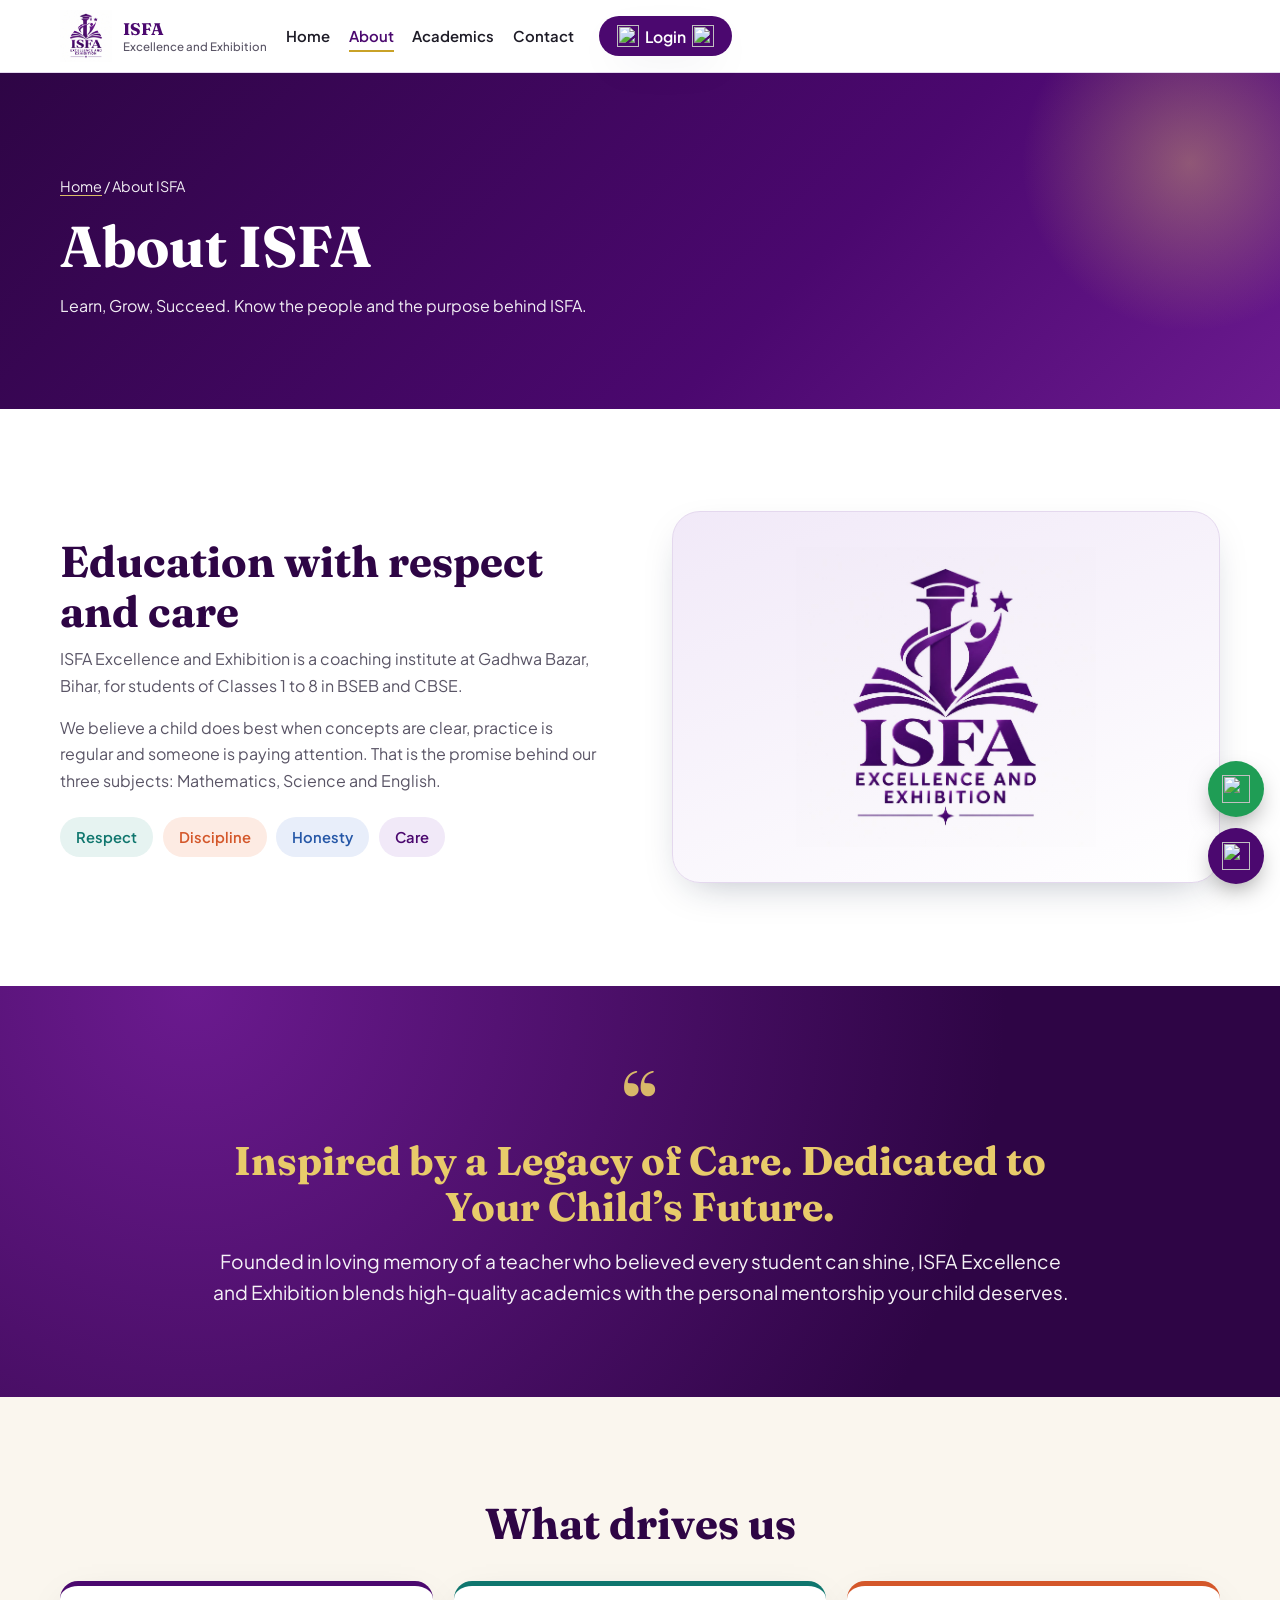
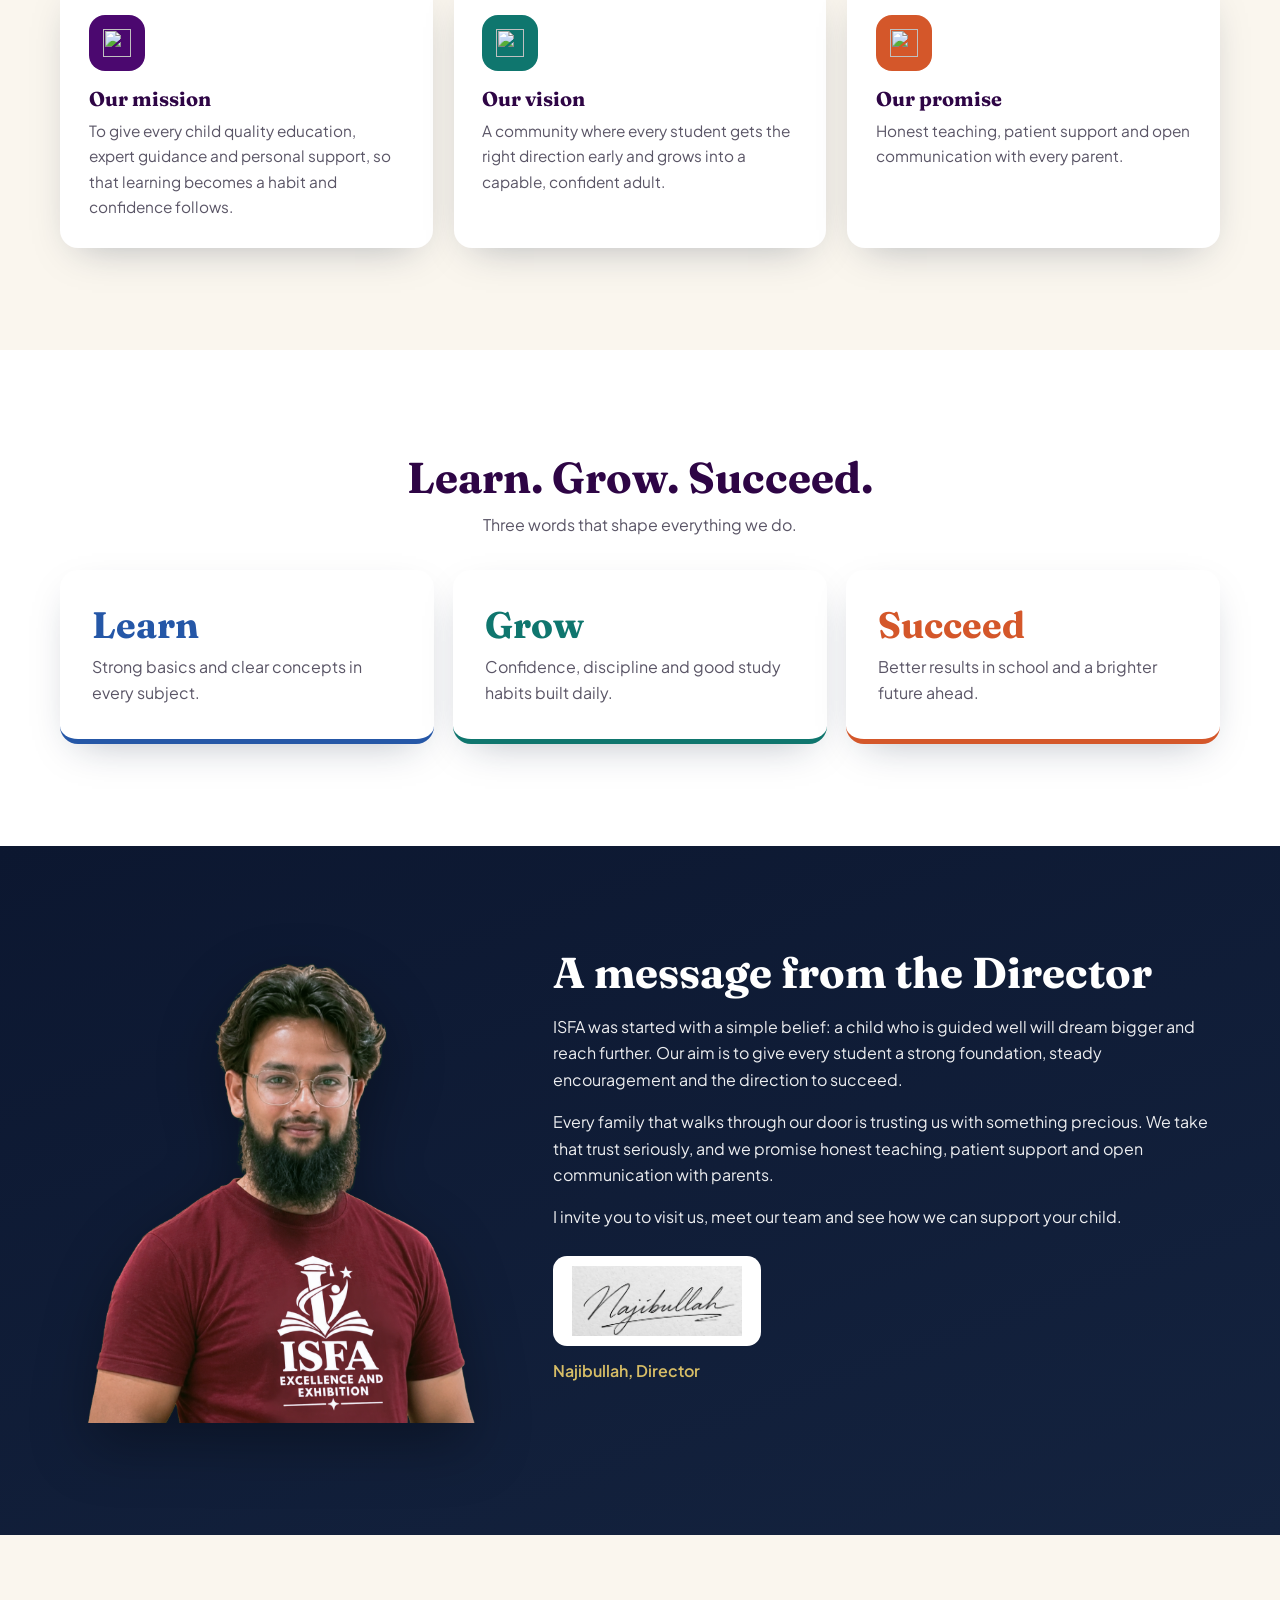
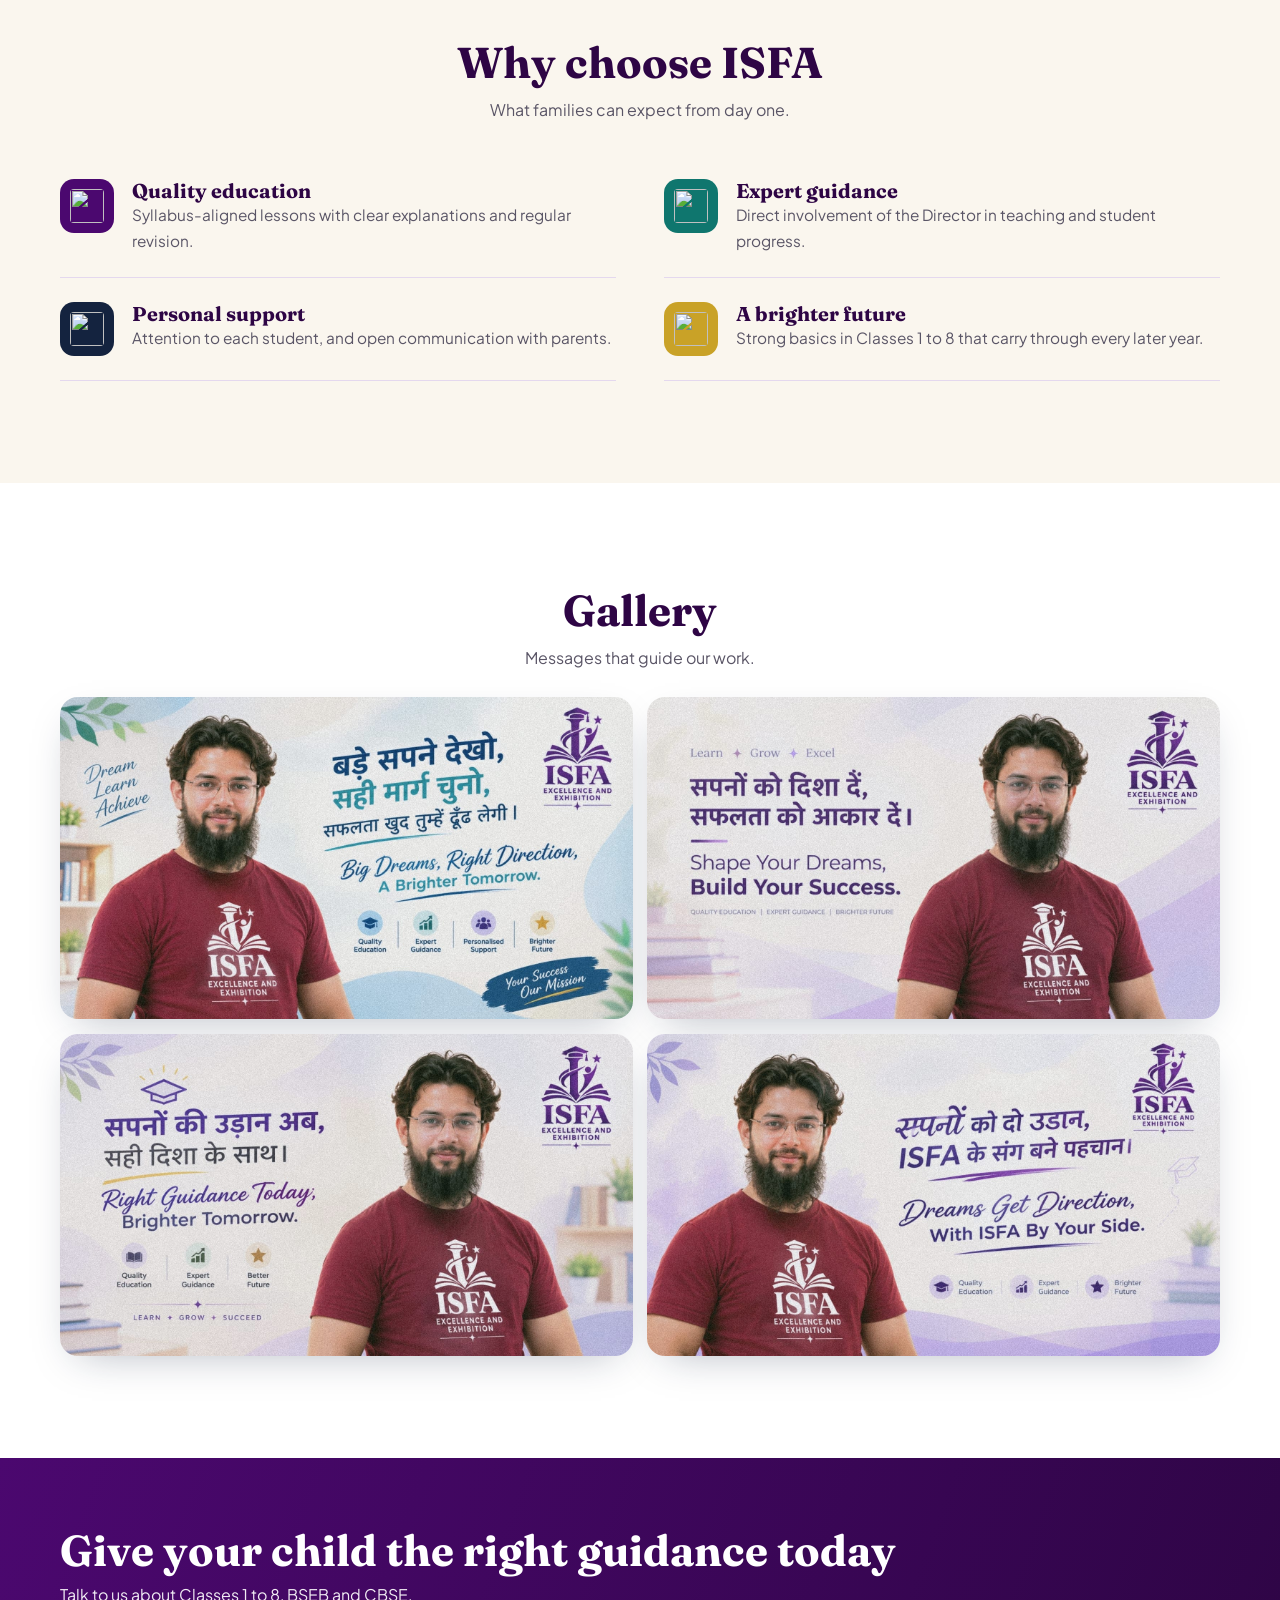
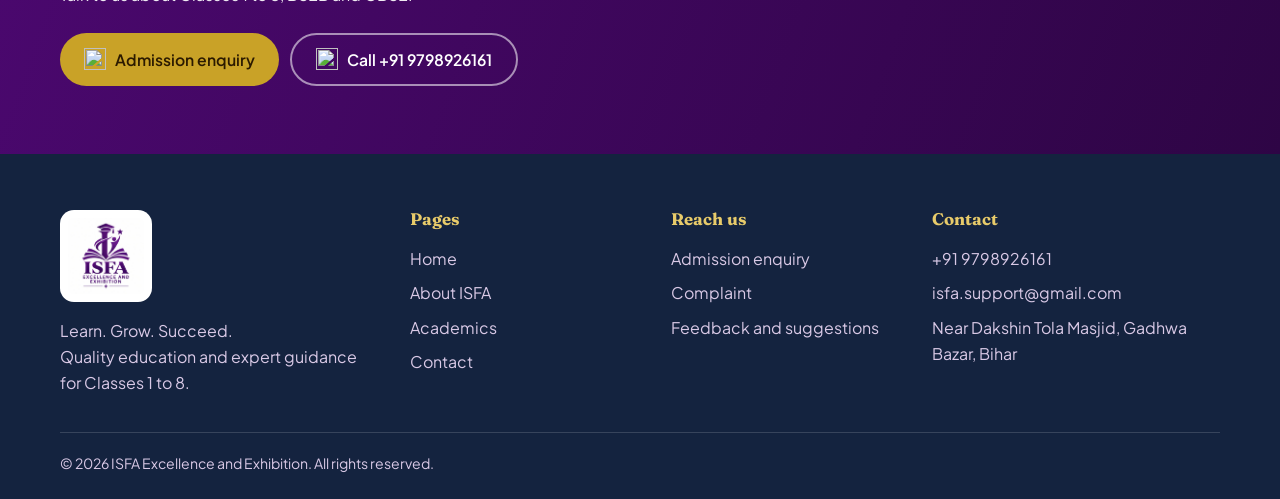
==== about.html @ 752832e5 "Add files via upload" ====
<!DOCTYPE html>
<html lang="en">
<head>
<meta charset="utf-8">
<meta name="viewport" content="width=device-width, initial-scale=1">
<title>About ISFA | ISFA Excellence and Exhibition</title>
<meta name="description" content="Learn about ISFA Excellence and Exhibition, our mission, values and our Director, Najibullah.">
<meta name="theme-color" content="#4B086F">
<link rel="icon" href="assets/logo.jpg">
<link rel="preconnect" href="https://fonts.googleapis.com">
<link rel="preconnect" href="https://fonts.gstatic.com" crossorigin>
<link href="https://fonts.googleapis.com/css2?family=Fraunces:opsz,wght@9..144,600;9..144,700&family=Plus+Jakarta+Sans:wght@400;500;600;700&display=swap" rel="stylesheet">
<link rel="stylesheet" href="assets/style.css">
</head>
<body>
<header>
<div class="wrap nav">
<a class="brand" href="index.html" aria-label="ISFA home"><img src="assets/logo.jpg" alt="ISFA logo"><span>ISFA<small>Excellence and Exhibition</small></span></a>
<button class="burger" id="burger" aria-label="Open menu" aria-expanded="false"><img class="ico" src="assets/icons/menu-p.png" alt="" width="28" height="28"></button>
<nav id="menu" aria-label="Main"><ul><li><a href="index.html">Home</a></li><li><a href="about.html" aria-current="page">About</a></li><li><a href="academics.html">Academics</a></li><li><a href="contact.html">Contact</a></li></ul></nav>
<div class="dd" id="dd"><button class="btn btn-p" aria-haspopup="true" aria-expanded="false" style="padding:.55rem 1.1rem"><img class="ico" src="assets/icons/user-w.png" alt="" width="28" height="28">Login<img class="ico" src="assets/icons/down-w.png" alt="" width="28" height="28"></button>
<div class="dd-m" role="menu"><a role="menuitem" href="login.html?role=student"><img class="ico" src="assets/icons/cap-p.png" alt="" width="28" height="28">Student Login</a><a role="menuitem" href="login.html?role=admin"><img class="ico" src="assets/icons/shield-p.png" alt="" width="28" height="28">Admin Login</a></div></div>
</div>
</header>
<main>
<section class="phero"><div class="wrap rv"><p class="crumb"><a href="index.html">Home</a> / About ISFA</p><h1>About ISFA</h1><p>Learn, Grow, Succeed. Know the people and the purpose behind ISFA.</p></div></section>
<section id="story"><div class="wrap"><div class="two"><div class="rv"><h2>Education with respect and care</h2><p class="lead">ISFA Excellence and Exhibition is a coaching institute at Gadhwa Bazar, Bihar, for students of Classes 1 to 8 in BSEB and CBSE.</p><p class="lead">We believe a child does best when concepts are clear, practice is regular and someone is paying attention. That is the promise behind our three subjects: Mathematics, Science and English.</p><div class="vals"><span>Respect</span><span>Discipline</span><span>Honesty</span><span>Care</span></div></div><div class="logo-card rv"><img src="assets/logo.jpg" alt="ISFA Excellence and Exhibition logo" loading="lazy"></div></div></div></section>
<section class="legacy"><div class="wrap"><blockquote class="rv"><h2>Inspired by a Legacy of Care. Dedicated to Your Child’s Future.</h2><p>Founded in loving memory of a teacher who believed every student can shine, ISFA Excellence and Exhibition blends high-quality academics with the personal mentorship your child deserves.</p></blockquote></div></section>
<section id="mission" class="alt"><div class="wrap"><div class="rv ctr"><h2>What drives us</h2></div><div class="mv"><article class="rv" style="--c:var(--p)"><i class="chip" style="--c:var(--p)"><img class="ico" src="assets/icons/target-w.png" alt="" width="28" height="28"></i><h3>Our mission</h3><p>To give every child quality education, expert guidance and personal support, so that learning becomes a habit and confidence follows.</p></article><article class="rv" style="--c:var(--t)"><i class="chip" style="--c:var(--t)"><img class="ico" src="assets/icons/star-w.png" alt="" width="28" height="28"></i><h3>Our vision</h3><p>A community where every student gets the right direction early and grows into a capable, confident adult.</p></article><article class="rv" style="--c:var(--co)"><i class="chip" style="--c:var(--co)"><img class="ico" src="assets/icons/heart-w.png" alt="" width="28" height="28"></i><h3>Our promise</h3><p>Honest teaching, patient support and open communication with every parent.</p></article></div></div></section>
<section id="lgs"><div class="wrap"><div class="rv ctr"><h2>Learn. Grow. Succeed.</h2><p class="lead">Three words that shape everything we do.</p></div><div class="tri rv"><div style="--c:var(--bl)"><b>Learn</b><p>Strong basics and clear concepts in every subject.</p></div><div style="--c:var(--t)"><b>Grow</b><p>Confidence, discipline and good study habits built daily.</p></div><div style="--c:var(--co)"><b>Succeed</b><p>Better results in school and a brighter future ahead.</p></div></div></div></section>
<section id="director" class="founder"><div class="wrap fg">
<img class="pt rv" src="assets/director.png" alt="Najibullah, Director of ISFA Excellence and Exhibition" loading="lazy">
<div class="txt rv"><h2>A message from the Director</h2><p>ISFA was started with a simple belief: a child who is guided well will dream bigger and reach further. Our aim is to give every student a strong foundation, steady encouragement and the direction to succeed.</p><p>Every family that walks through our door is trusting us with something precious. We take that trust seriously, and we promise honest teaching, patient support and open communication with parents.</p><p>I invite you to visit us, meet our team and see how we can support your child.</p><div class="sig"><img src="assets/signature.jpg" alt="Signature of Najibullah" loading="lazy"></div><p class="role" style="margin-top:.8rem">Najibullah, Director</p></div>
</div></section>
<section id="why" class="alt"><div class="wrap"><div class="rv ctr"><h2>Why choose ISFA</h2><p class="lead">What families can expect from day one.</p></div><div class="why rv"><div><img class="ico" src="assets/icons/cap-w.png" alt="" width="28" height="28"><span><h3>Quality education</h3><p>Syllabus-aligned lessons with clear explanations and regular revision.</p></span></div><div><img class="ico" src="assets/icons/chart-w.png" alt="" width="28" height="28"><span><h3>Expert guidance</h3><p>Direct involvement of the Director in teaching and student progress.</p></span></div><div><img class="ico" src="assets/icons/users-w.png" alt="" width="28" height="28"><span><h3>Personal support</h3><p>Attention to each student, and open communication with parents.</p></span></div><div><img class="ico" src="assets/icons/star-w.png" alt="" width="28" height="28"><span><h3>A brighter future</h3><p>Strong basics in Classes 1 to 8 that carry through every later year.</p></span></div></div></div></section>
<section id="gallery"><div class="wrap"><div class="rv ctr"><h2>Gallery</h2><p class="lead">Messages that guide our work.</p></div><div class="rv"><div class="gal g4"><figure><img src="assets/banner-2.jpg" alt="ISFA banner: Big Dreams, Right Direction" loading="lazy"></figure><figure><img src="assets/banner-1.jpg" alt="ISFA banner: Shape Your Dreams" loading="lazy"></figure><figure><img src="assets/banner-3.jpg" alt="ISFA banner: Right Guidance Today" loading="lazy"></figure><figure><img src="assets/banner-4.jpg" alt="ISFA banner: Dreams Get Direction" loading="lazy"></figure></div></div></div></section>
<section class="band"><div class="wrap cta"><div><h2>Give your child the right guidance today</h2><p>Talk to us about Classes 1 to 8, BSEB and CBSE.</p></div><div class="wa-b"><a class="btn btn-g" href="contact.html?form=f1#connect"><img class="ico" src="assets/icons/send-p.png" alt="" width="28" height="28">Admission enquiry</a><a class="btn btn-w" href="tel:+919798926161"><img class="ico" src="assets/icons/phone-w.png" alt="" width="28" height="28">Call +91 9798926161</a></div></div></section>
</main>
<footer><div class="wrap">
<div class="fgrid">
<div><img class="flogo" src="assets/logo.jpg" alt="ISFA logo"><p>Learn. Grow. Succeed.<br>Quality education and expert guidance for Classes 1 to 8.</p></div>
<div><h3>Pages</h3><ul><li><a href="index.html">Home</a></li><li><a href="about.html">About ISFA</a></li><li><a href="academics.html">Academics</a></li><li><a href="contact.html">Contact</a></li></ul></div>
<div><h3>Reach us</h3><ul><li><a href="contact.html?form=f1#connect">Admission enquiry</a></li><li><a href="contact.html?form=f2#connect">Complaint</a></li><li><a href="contact.html?form=f3#connect">Feedback and suggestions</a></li></ul></div>
<div><h3>Contact</h3><ul><li><a href="tel:+919798926161">+91 9798926161</a></li><li><a href="mailto:isfa.support@gmail.com">isfa.support@gmail.com</a></li><li>Near Dakshin Tola Masjid, Gadhwa Bazar, Bihar</li></ul></div>
</div>
<div class="copy">&copy; <span id="yr">2026</span> ISFA Excellence and Exhibition. All rights reserved.</div>
</div></footer>
<div class="fab">
<a class="wa" href="https://wa.me/919798926161?text=Hello%20ISFA%2C%20I%20would%20like%20to%20know%20about%20admission." target="_blank" rel="noopener" aria-label="Chat on WhatsApp"><img class="ico" src="assets/icons/chat-w.png" alt="" width="28" height="28"></a>
<a class="ph" href="tel:+919798926161" aria-label="Call ISFA"><img class="ico" src="assets/icons/phone-w.png" alt="" width="28" height="28"></a>
</div>
<div class="toast" id="toast" role="status"></div>
<script src="assets/site.js"></script>
</body>
</html>
---- assets/style.css ----
:root{--p:#4B086F;--p2:#2E0545;--lav:#F1E9F8;--lav2:#E4D8EE;--gold:#C9A227;--gold2:#E8CB6A;--n:#14233F;--t:#0F766E;--ivory:#FAF6EE;--ink:#1D1B26;--mut:#5A5566;--bg:#FFFFFF;--r:18px;--sh:0 14px 40px -18px rgba(20,35,63,.35)}
*{box-sizing:border-box;margin:0}
html{scroll-behavior:smooth;scroll-padding-top:84px}
body{font:16px/1.65 'Plus Jakarta Sans',system-ui,sans-serif;color:var(--ink);background:var(--bg);overflow-x:hidden}
h1,h2,h3{font-family:'Fraunces',Georgia,serif;line-height:1.15;color:var(--p2)}
h2{font-size:clamp(1.8rem,4vw,2.7rem);margin-bottom:.6rem}
h3{font-size:1.25rem}
img{max-width:100%;display:block}
a{color:inherit}
:focus-visible{outline:3px solid var(--gold);outline-offset:3px}
.ico{width:1.4em;height:1.4em;flex:none;object-fit:contain}
.wrap{width:min(1160px,92%);margin:auto}
section{padding:clamp(56px,8vw,104px) 0}
.lead{color:var(--mut);max-width:60ch}
.btn{display:inline-flex;align-items:center;gap:.55rem;padding:.85rem 1.5rem;border-radius:999px;border:0;font:600 .98rem 'Plus Jakarta Sans',sans-serif;cursor:pointer;text-decoration:none;transition:transform .25s,box-shadow .25s,background .25s}
.btn:hover{transform:translateY(-2px)}
.btn-p{background:var(--p);color:#fff;box-shadow:var(--sh)}.btn-p:hover{background:var(--p2)}
.btn-g{background:var(--gold);color:#2b1a00}.btn-g:hover{background:var(--gold2)}
.btn-o{border:2px solid var(--p);color:var(--p);background:transparent}.btn-o:hover{background:var(--p);color:#fff}
/* nav */
header{position:sticky;top:0;z-index:50;background:rgba(255,255,255,.92);backdrop-filter:blur(12px);border-bottom:1px solid var(--lav2)}
.nav{display:flex;align-items:center;gap:1.2rem;height:72px}
.brand{display:flex;align-items:center;gap:.7rem;text-decoration:none;font:700 1.05rem 'Fraunces',serif;color:var(--p)}
.brand img{height:52px;width:52px;object-fit:contain}
.brand small{display:block;font:500 .72rem 'Plus Jakarta Sans',sans-serif;color:var(--mut)}
nav ul{display:flex;gap:1.15rem;list-style:none;padding:0;margin-left:auto}
nav a{text-decoration:none;font-weight:600;font-size:.93rem;color:var(--ink);padding:.3rem 0;border-bottom:2px solid transparent;transition:border-color .2s,color .2s}
nav a:hover{color:var(--p);border-color:var(--gold)}
.dd{position:relative;margin-left:.4rem}
.dd>button{display:flex;align-items:center;gap:.4rem}
.dd-m{position:absolute;right:0;top:calc(100% + 10px);min-width:210px;background:#fff;border:1px solid var(--lav2);border-radius:14px;box-shadow:var(--sh);padding:.5rem;display:none}
.dd.open .dd-m{display:block}
.dd-m button{display:flex;gap:.6rem;align-items:center;width:100%;padding:.7rem .9rem;border:0;background:none;border-radius:10px;font:600 .93rem 'Plus Jakarta Sans',sans-serif;cursor:pointer;color:var(--ink);text-align:left}
.dd-m button:hover{background:var(--lav)}
.burger{display:none;margin-left:auto;background:none;border:0;color:var(--p);cursor:pointer;padding:.4rem}
.burger .ico{width:30px;height:30px}
@media(max-width:960px){
.burger{display:block;margin-left:0;order:3}.dd{order:2;margin-left:auto}
nav{position:fixed;inset:72px 0 auto 0;background:#fff;border-bottom:1px solid var(--lav2);padding:1rem 4% 1.4rem;transform:translateY(-130%);transition:transform .35s;max-height:calc(100vh - 72px);overflow:auto}
nav.open{transform:none}
nav ul{flex-direction:column;gap:.2rem;margin:0}
nav a{display:block;padding:.8rem 0;font-size:1.02rem}
}
@media(max-width:460px){.brand img{height:42px;width:42px}.nav{gap:.45rem}.brand{gap:.5rem;min-width:0}.brand span{line-height:1.15}.brand small{font-size:.6rem;white-space:nowrap}.dd>button{padding:.45rem .8rem!important;font-size:.85rem}.fab a{width:48px;height:48px}.fab .ico{width:24px;height:24px}}
@media(max-width:380px){.dd>button .ico:last-child{display:none}}
/* hero */
.hero{padding:0;background:var(--p2)}
.car{position:relative;overflow:hidden;touch-action:pan-y}
.track{display:flex;transition:transform .8s cubic-bezier(.65,0,.25,1)}
.slide{min-width:100%;aspect-ratio:16/9;background:#eee}
.slide img{width:100%;height:100%;object-fit:contain}
.arr{position:absolute;top:50%;translate:0 -50%;width:46px;height:46px;border-radius:50%;border:0;background:rgba(255,255,255,.88);color:var(--p);display:grid;place-items:center;cursor:pointer;box-shadow:var(--sh);transition:background .2s,scale .2s}
.arr:hover{background:#fff;scale:1.08}
.arr.l{left:14px}.arr.r{right:14px}
.dots{position:absolute;bottom:12px;left:0;right:0;display:flex;justify-content:center;gap:.5rem}
.dots button{width:10px;height:10px;border-radius:99px;border:0;background:rgba(75,8,111,.35);cursor:pointer;transition:width .3s,background .3s;padding:0}
.dots button[aria-current=true]{width:30px;background:var(--p)}
.welcome{background:var(--n);color:#fff;border-top:5px solid var(--c,var(--gold))}
.welcome .wrap{display:grid;grid-template-columns:1fr auto;gap:1.2rem 2rem;align-items:center;padding:1.8rem 0}
.hi{font:700 clamp(1.5rem,3.4vw,2.2rem)/1.3 'Fraunces',Georgia,serif;color:var(--gold2)}
.welcome p{opacity:.93;max-width:70ch}.welcome .hi{opacity:1}
.wa-b{display:flex;flex-wrap:wrap;gap:.7rem}
.btn-w{background:transparent;color:#fff;border:2px solid rgba(255,255,255,.55)}.btn-w:hover{background:#fff;color:var(--n)}
@media(max-width:820px){.welcome .wrap{grid-template-columns:1fr}}
.tabs{display:flex;flex-wrap:wrap;gap:.5rem;margin:2rem 0 1.4rem;justify-content:center}
.tabs button{padding:.7rem 1.3rem;border-radius:99px;border:1.5px solid var(--lav2);background:#fff;font:600 .95rem 'Plus Jakarta Sans',sans-serif;color:var(--n);cursor:pointer;transition:.2s}
.tabs button[aria-selected=true]{background:var(--p);color:#fff;border-color:var(--p)}
form[hidden]{display:none}
.proc{display:grid;grid-template-columns:repeat(4,1fr);gap:1.2rem;margin-top:2.2rem;counter-reset:s}
.proc div{position:relative;background:#fff;border-radius:var(--r);padding:1.6rem;border-top:4px solid var(--t);box-shadow:var(--sh)}
.proc div::before{counter-increment:s;content:counter(s);display:grid;place-items:center;width:38px;height:38px;border-radius:50%;background:var(--t);color:#fff;font:700 1.1rem 'Fraunces',serif;margin-bottom:.9rem}
.proc p{color:var(--mut);font-size:.95rem}
.appr{display:grid;grid-template-columns:repeat(3,1fr);gap:1.3rem;margin-top:2rem}
.appr div{padding:1.6rem;border-radius:var(--r);background:var(--ivory)}
.appr .ico{width:36px;height:36px;margin-bottom:.8rem}
.appr p{color:var(--mut);font-size:.95rem;margin-top:.4rem}
@media(max-width:900px){.proc{grid-template-columns:1fr 1fr}.appr{grid-template-columns:1fr}}
@media(max-width:520px){.proc{grid-template-columns:1fr}}
@media(max-width:600px){.arr{width:36px;height:36px}.arr.l{left:6px}.arr.r{right:6px}.dots{bottom:6px}.dots button{width:7px;height:7px}.dots button[aria-current=true]{width:20px}}
/* about */
.about{display:grid;grid-template-columns:1.1fr .9fr;gap:clamp(1.5rem,5vw,4rem);align-items:center}
.about p+p{margin-top:1rem}
.facts{display:grid;grid-template-columns:1fr 1fr;gap:1rem}
.fact{background:#E6F3F1;border-radius:var(--r);padding:1.4rem}
.fact:first-child{grid-column:span 2;background:var(--p);color:#fff}.fact span{color:inherit}
.fact:first-child b{color:var(--gold2)}
.fact b{display:block;font:700 1.7rem 'Fraunces',serif;color:var(--p)}
.fact span{font-size:.92rem}
@media(max-width:820px){.about{grid-template-columns:1fr}}
/* classes */
.alt{background:var(--ivory)}.ctr{text-align:center}.ctr .lead{margin:auto}
.sub{display:grid;grid-template-columns:repeat(3,1fr);gap:1.3rem;margin-top:2.2rem}
.sub article{background:#fff;border-radius:var(--r);padding:2rem;border-top:5px solid var(--c,var(--gold));box-shadow:var(--sh);transition:transform .3s}
.sub article:hover{transform:translateY(-6px)}

.sub p{color:var(--mut);margin-top:.5rem;font-size:.96rem}
.levels{display:flex;flex-wrap:wrap;gap:.7rem;margin-top:2rem}
.levels span{padding:.55rem 1.1rem;border-radius:99px;background:#fff;border:1px solid var(--lav2);font-weight:600;color:var(--p)}
.levels span.ch{background:var(--p);color:#fff;border-color:var(--p)}
@media(max-width:820px){.sub{grid-template-columns:1fr}}
/* why */
.why{display:grid;grid-template-columns:repeat(2,1fr);gap:0 3rem;margin-top:2rem}
.why div{display:flex;gap:1.1rem;padding:1.5rem 0;border-bottom:1px solid var(--lav2)}
.why .ico{width:34px;height:34px;padding:10px;border-radius:14px;background:var(--p);box-sizing:content-box}.why div:nth-child(2) .ico{background:var(--t)}.why div:nth-child(3) .ico{background:var(--n)}.why div:nth-child(4) .ico{background:var(--gold)}
.why p{color:var(--mut);font-size:.96rem}
@media(max-width:760px){.why{grid-template-columns:1fr}}
/* founder */
.founder{background:linear-gradient(160deg,#0C1730,var(--n));color:#fff;overflow:hidden}
.founder h2{color:#fff}
.fg{display:grid;grid-template-columns:.8fr 1.2fr;gap:3rem;align-items:end}
.fg img.pt{width:min(420px,100%);margin:auto;filter:drop-shadow(0 20px 30px rgba(0,0,0,.35))}
.fg .txt{padding-bottom:3rem}
.fg p{opacity:.92;max-width:58ch;margin-top:1rem}
.sig{margin-top:1.6rem;background:#fff;border-radius:14px;padding:.6rem 1.2rem;width:fit-content}
.sig img{height:70px;mix-blend-mode:multiply}
.role{margin-top:.6rem;color:var(--gold2);font-weight:600}
@media(max-width:820px){.fg{grid-template-columns:1fr;gap:0}.fg .txt{order:-1;padding-bottom:1.5rem}}
/* enquiry */
.enq{display:grid;grid-template-columns:.9fr 1.1fr;gap:3rem;align-items:start}
form{background:#fff;border-radius:22px;padding:clamp(1.3rem,3vw,2.2rem);box-shadow:var(--sh);border:1px solid var(--lav2)}
.row{display:grid;grid-template-columns:1fr 1fr;gap:1rem}
label{display:block;font-weight:600;font-size:.9rem;margin:1rem 0 .35rem}
input,select,textarea{width:100%;padding:.8rem 1rem;border:1.5px solid var(--lav2);border-radius:12px;font:inherit;background:#fdfbff;color:var(--ink);transition:border-color .2s,box-shadow .2s}
input:focus,select:focus,textarea:focus{outline:0;border-color:var(--p);box-shadow:0 0 0 4px rgba(75,8,111,.12)}
input[aria-invalid=true]{border-color:#b3261e}
.err{color:#b3261e;font-size:.84rem;min-height:1.1em;margin-top:.25rem}
.hp{position:absolute;left:-9999px}
form .btn{margin-top:1.2rem;width:100%;justify-content:center}
.msg{margin-top:1rem;padding:.9rem 1rem;border-radius:12px;display:none;font-weight:500}
.msg.ok{display:block;background:#e7f6ea;color:#14532d}.msg.bad{display:block;background:#fdeceb;color:#8c1d18}
.steps{list-style:none;padding:0;margin-top:1.6rem}
.steps li{display:flex;gap:.9rem;padding:.8rem 0}
.steps .ico{color:var(--gold);margin-top:.15rem}
@media(max-width:860px){.enq,.row{grid-template-columns:1fr}}
/* gallery + news */
.gn{display:grid;grid-template-columns:1.3fr 1fr;gap:3rem}
.gal{display:grid;grid-template-columns:1fr 1fr;gap:.9rem;margin-top:1.6rem}
.gal figure{border-radius:var(--r);overflow:hidden;background:#fff;box-shadow:var(--sh);aspect-ratio:16/9}
.gal figure:first-child{grid-column:span 2}
.gal img{width:100%;height:100%;object-fit:cover;transition:transform .6s}
.gal figure:hover img{transform:scale(1.05)}
.news{margin-top:1.6rem;display:grid;gap:1rem}
.news article{background:#fff;border-radius:var(--r);padding:1.2rem 1.3rem;border-left:5px solid var(--gold)}
.news time{font-weight:700;color:var(--p);font-size:.85rem}
.news p{font-size:.95rem;color:var(--mut)}
@media(max-width:900px){.gn{grid-template-columns:1fr}}
/* faq */
.faq{max-width:820px;margin:2rem auto 0}
.faq details{border-bottom:1px solid var(--lav2)}
.faq summary{list-style:none;display:flex;justify-content:space-between;gap:1rem;align-items:center;padding:1.25rem 0;font-weight:600;font-size:1.05rem;cursor:pointer;color:var(--p2)}
.faq summary::-webkit-details-marker{display:none}
.faq summary .ico{transition:transform .3s;color:var(--p)}
.faq details[open] summary .ico{transform:rotate(180deg)}
.faq .a{display:grid;grid-template-rows:0fr;transition:grid-template-rows .35s}
.faq details[open] .a{grid-template-rows:1fr}
.faq .a div{overflow:hidden;color:var(--mut)}
.faq .a p{padding-bottom:1.2rem}
/* contact */
.ct{display:grid;grid-template-columns:.9fr 1.1fr;gap:2.5rem}
.ci{list-style:none;padding:0;margin-top:1.4rem}
.ci li{display:flex;gap:1rem;padding:1rem 0;border-bottom:1px solid var(--lav2)}
.ci .ico{color:var(--p);margin-top:.2rem}
.ci a{text-decoration:none;font-weight:600}.ci a:hover{color:var(--p)}
.map{border-radius:22px;overflow:hidden;min-height:380px;box-shadow:var(--sh);border:1px solid var(--lav2)}
.map iframe{width:100%;height:100%;min-height:380px;border:0}
@media(max-width:860px){.ct{grid-template-columns:1fr}}
/* footer */
footer{background:var(--n);color:#d9c9e6;padding:3.5rem 0 1.5rem}
.fgrid{display:grid;grid-template-columns:1.4fr 1fr 1fr;gap:2.5rem}
footer h3{color:var(--gold2);font-size:1.05rem;margin-bottom:.8rem}
footer ul{list-style:none;padding:0}footer li{padding:.25rem 0}
footer a{text-decoration:none}footer a:hover{color:#fff;text-decoration:underline}
.flogo{background:#fff;border-radius:14px;padding:.5rem;width:92px;margin-bottom:1rem}
.copy{border-top:1px solid rgba(255,255,255,.15);margin-top:2.2rem;padding-top:1.2rem;font-size:.88rem}
@media(max-width:760px){.fgrid{grid-template-columns:1fr}}
/* floating */
.fab{position:fixed;right:16px;bottom:16px;z-index:60;display:grid;gap:.7rem}
.fab a{width:56px;height:56px;border-radius:50%;display:grid;place-items:center;color:#fff;box-shadow:0 10px 26px -8px rgba(0,0,0,.5);transition:transform .25s}
.fab a:hover{transform:scale(1.1)}
.fab .wa{background:#1f9d55}.fab .ph{background:var(--p)}
.fab .ico{width:28px;height:28px}
.toast{position:fixed;left:50%;bottom:90px;translate:-50% 20px;background:var(--p2);color:#fff;padding:.8rem 1.3rem;border-radius:12px;opacity:0;pointer-events:none;transition:.3s;z-index:70;width:max-content;max-width:90%}
.toast.show{opacity:1;translate:-50% 0}
/* reveal: one orchestrated entrance per block */
.rv{opacity:0;transform:translateY(22px);transition:opacity .8s,transform .8s}
.rv.in{opacity:1;transform:none}
@media(prefers-reduced-motion:reduce){*{transition:none!important;animation:none!important;scroll-behavior:auto!important}.rv{opacity:1;transform:none}}

:root{--co:#D4572A;--bl:#2557A7;--mint:#E6F3F1;--gr:#1F9D55}
.chip{display:grid;place-items:center;width:56px;height:56px;border-radius:16px;background:var(--c,var(--p));flex:none}
.chip .ico{width:28px;height:28px}
.sub .chip{margin-bottom:1rem;width:62px;height:62px}
nav a[aria-current=page]{color:var(--p);border-color:var(--gold)}
.phero{background:linear-gradient(135deg,var(--p2),var(--p) 62%,#6b1a8f);color:#fff;padding:clamp(48px,7vw,92px) 0;position:relative;overflow:hidden}
.phero::after{content:"";position:absolute;right:-90px;top:-90px;width:360px;height:360px;border-radius:50%;background:radial-gradient(circle,rgba(232,203,106,.38),transparent 66%)}
.phero .wrap{position:relative;z-index:1}
.phero h1{color:#fff;font-size:clamp(2.2rem,5.4vw,3.6rem)}
.phero p{max-width:58ch;opacity:.93;margin-top:.8rem}
.crumb{font-size:.9rem;opacity:.9;margin-bottom:.9rem}.crumb a{text-decoration:none;border-bottom:1px solid var(--gold2)}
.band{background:linear-gradient(110deg,var(--p),var(--p2));color:#fff;padding:clamp(40px,6vw,68px) 0}
.band h2{color:#fff;margin:0 0 .4rem}.band p{opacity:.92}
.cta{display:flex;justify-content:space-between;align-items:center;gap:1.5rem;flex-wrap:wrap}
.mv{display:grid;grid-template-columns:repeat(3,1fr);gap:1.3rem;margin-top:2rem}
.mv article{background:#fff;border-radius:var(--r);padding:1.8rem;box-shadow:var(--sh);border-top:5px solid var(--c,var(--p))}
.mv .chip{margin-bottom:1rem}.mv p{color:var(--mut);margin-top:.5rem;font-size:.96rem}
.mv ul{margin:.8rem 0 0 1.1rem;color:var(--mut);font-size:.95rem}.mv li{margin:.3rem 0}
.tri{display:grid;grid-template-columns:repeat(3,1fr);gap:1.2rem;margin-top:2rem}
.tri div{padding:2rem;border-radius:var(--r);background:#fff;box-shadow:var(--sh);border-bottom:5px solid var(--c)}
.tri b{display:block;font:700 2.3rem 'Fraunces',serif;color:var(--c)}.tri p{color:var(--mut);margin-top:.4rem}
.two>*{min-width:0}.two{display:grid;grid-template-columns:1fr 1fr;gap:clamp(1.5rem,5vw,4rem);align-items:center}
.two p+p{margin-top:1rem}
.logo-card{background:linear-gradient(160deg,var(--lav),#fff);border-radius:28px;padding:2.2rem;box-shadow:var(--sh);border:1px solid var(--lav2)}
.logo-card img{max-width:100%;width:300px;margin:auto;mix-blend-mode:multiply}
.vals{display:flex;flex-wrap:wrap;gap:.6rem;margin-top:1.4rem}
.vals span{padding:.5rem 1rem;border-radius:99px;font-weight:600;font-size:.92rem;background:var(--mint);color:var(--t)}
.vals span:nth-child(2){background:#FDEBE3;color:var(--co)}.vals span:nth-child(3){background:#E8EEFA;color:var(--bl)}.vals span:nth-child(4){background:var(--lav);color:var(--p)}
.tips{display:grid;grid-template-columns:repeat(4,1fr);gap:1.2rem;margin-top:2rem}
.tips div{background:#fff;border-radius:var(--r);padding:1.5rem;box-shadow:var(--sh)}
.tips .chip{margin-bottom:1rem}.tips p{color:var(--mut);font-size:.95rem;margin-top:.4rem}
.qc{display:grid;grid-template-columns:repeat(3,1fr);gap:1.2rem}
.qc a{display:flex;gap:1rem;align-items:center;background:#fff;border-radius:var(--r);padding:1.3rem;box-shadow:var(--sh);text-decoration:none;transition:transform .25s}
.qc a:hover{transform:translateY(-4px)}.qc small{display:block;color:var(--mut)}.qc b{display:block;color:var(--p2)}
.gal.g4 figure:first-child{grid-column:auto}
.mini{margin-top:1.5rem}
.pt-link{display:inline-flex;margin-top:1.4rem}
@media(max-width:900px){.tips{grid-template-columns:1fr 1fr}.mv,.tri,.qc,.two{grid-template-columns:1fr}.fgrid{grid-template-columns:1fr 1fr}}
@media(max-width:560px){.tips,.fgrid{grid-template-columns:1fr}}
.fgrid{grid-template-columns:1.4fr 1fr 1fr 1.3fr}
@media(max-width:900px){.fgrid{grid-template-columns:1fr 1fr}}@media(max-width:560px){.fgrid{grid-template-columns:1fr}}

.dd-m a{display:flex;gap:.6rem;align-items:center;width:100%;padding:.7rem .9rem;border-radius:10px;font:600 .93rem 'Plus Jakarta Sans',sans-serif;text-decoration:none;color:var(--ink)}.dd-m a:hover{background:var(--lav)}

.legacy{background:radial-gradient(circle at 15% 0%,#6b1a8f,var(--p2) 70%);color:#fff;text-align:center;padding:clamp(48px,7vw,88px) 0}
.legacy blockquote{max-width:860px;margin:auto;position:relative}
.legacy blockquote::before{content:"\201C";display:block;font:700 5rem/0.8 'Fraunces',Georgia,serif;color:var(--gold2);opacity:.9}
.legacy h2{color:var(--gold2);font-size:clamp(1.6rem,4vw,2.5rem);margin-bottom:1rem}
.legacy p{font-size:clamp(1rem,2.2vw,1.2rem);opacity:.95;max-width:62ch;margin:auto}

.mv.mv2{margin:0;grid-template-columns:1fr 1fr}
@media(max-width:560px){.mv.mv2{grid-template-columns:1fr}}
.qc a,.qc a>span{min-width:0}.qc b{overflow-wrap:anywhere}
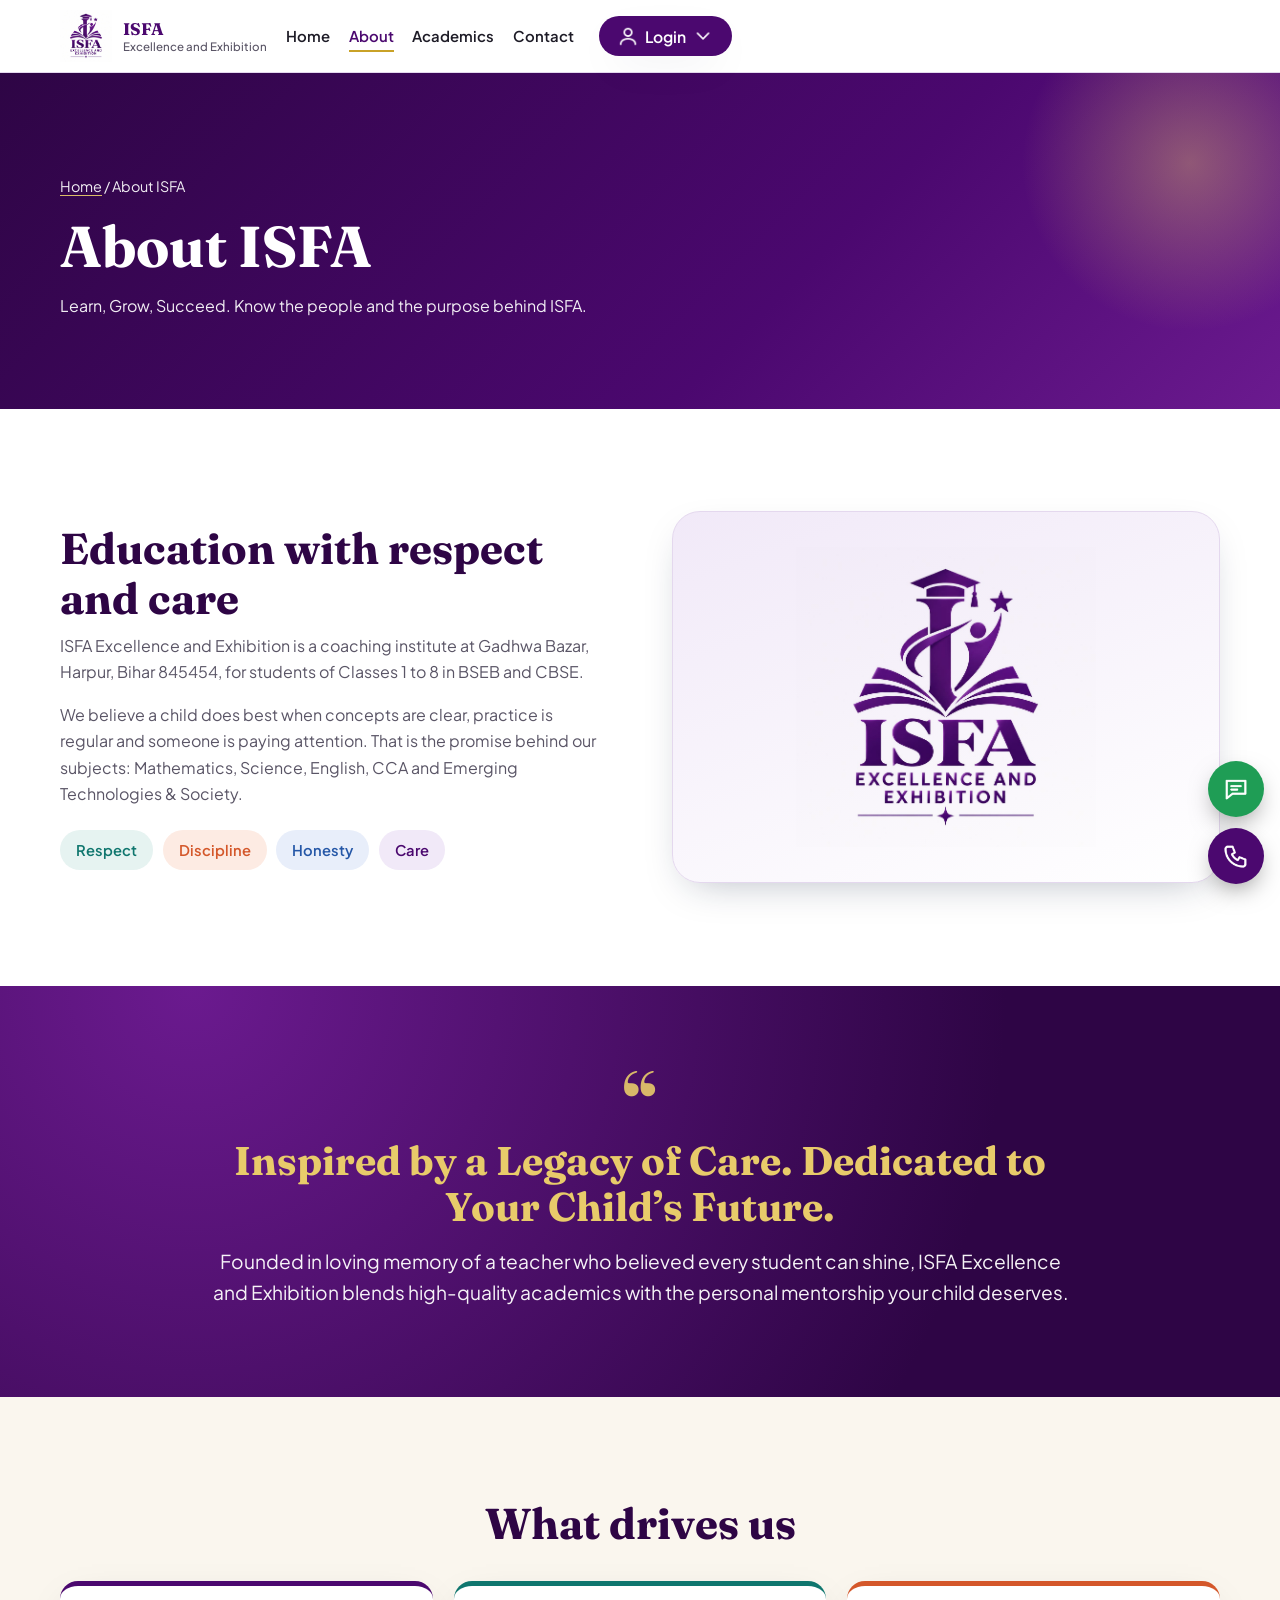
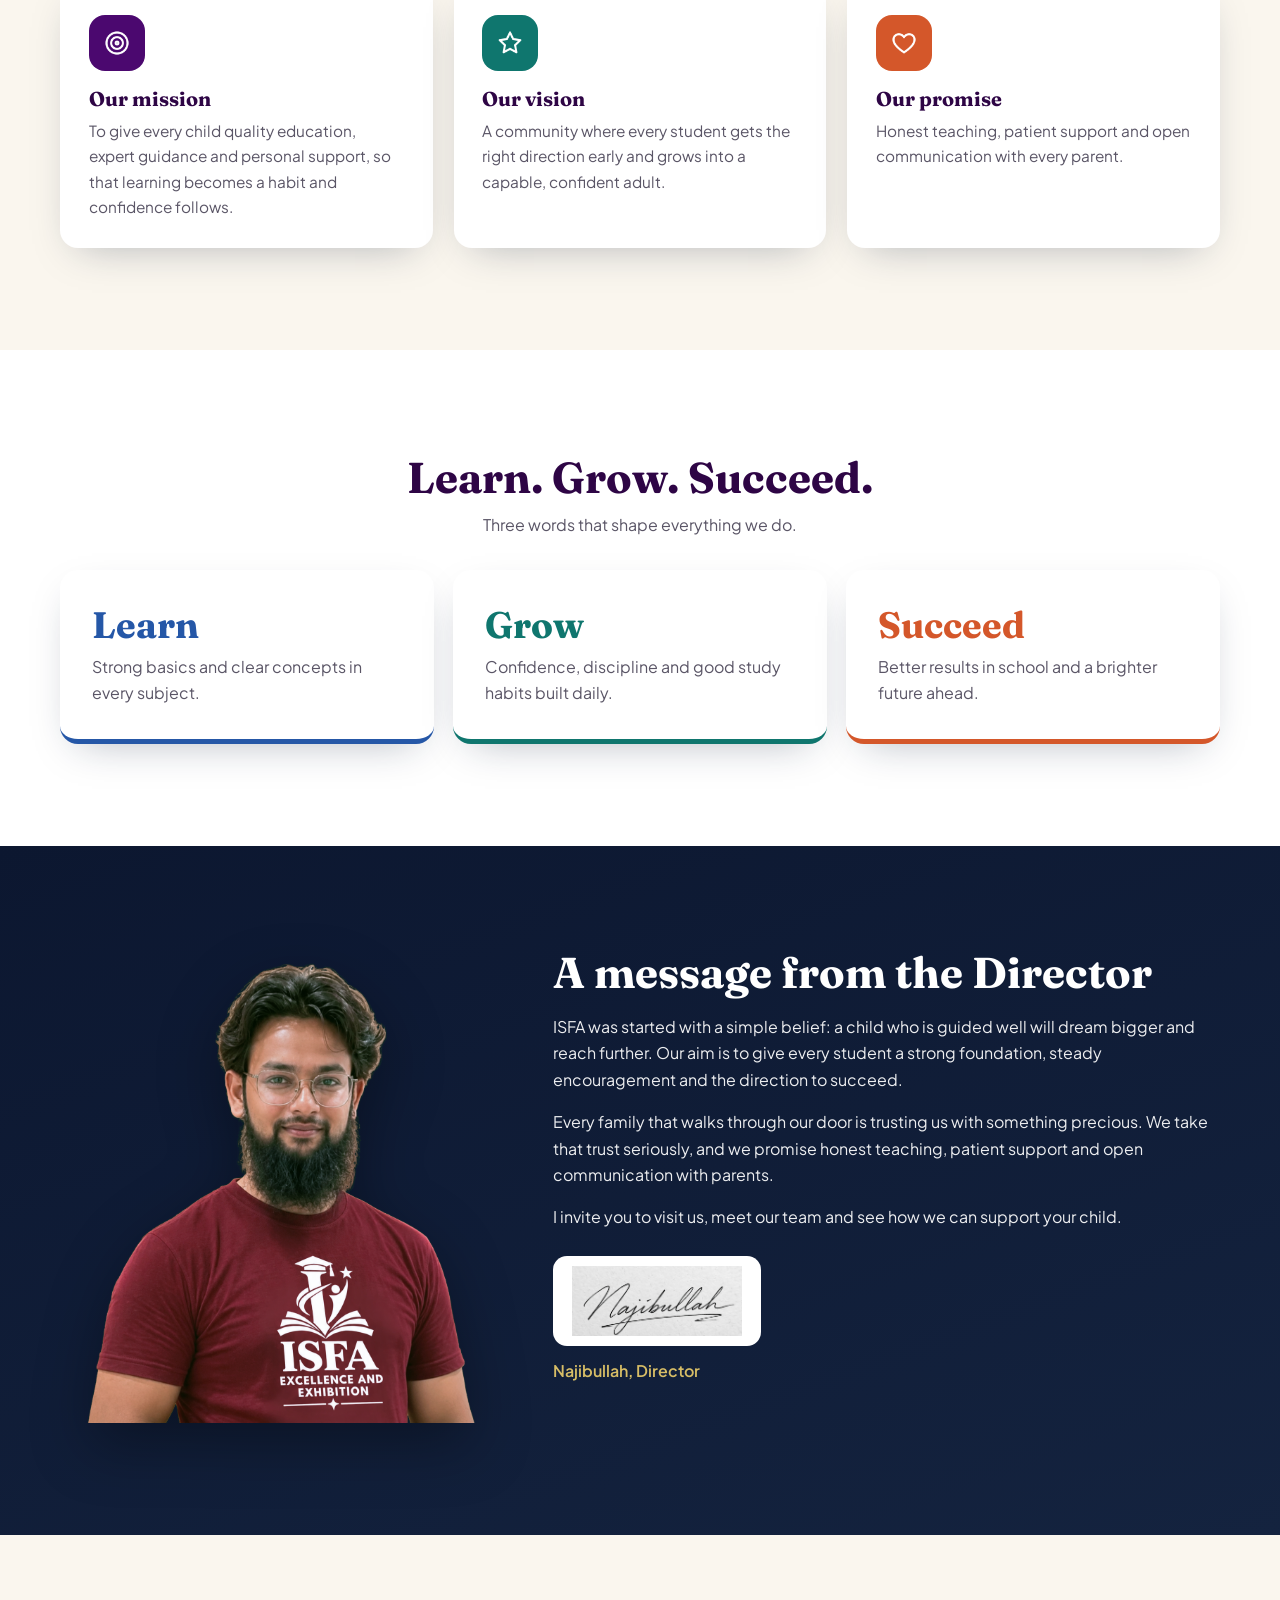
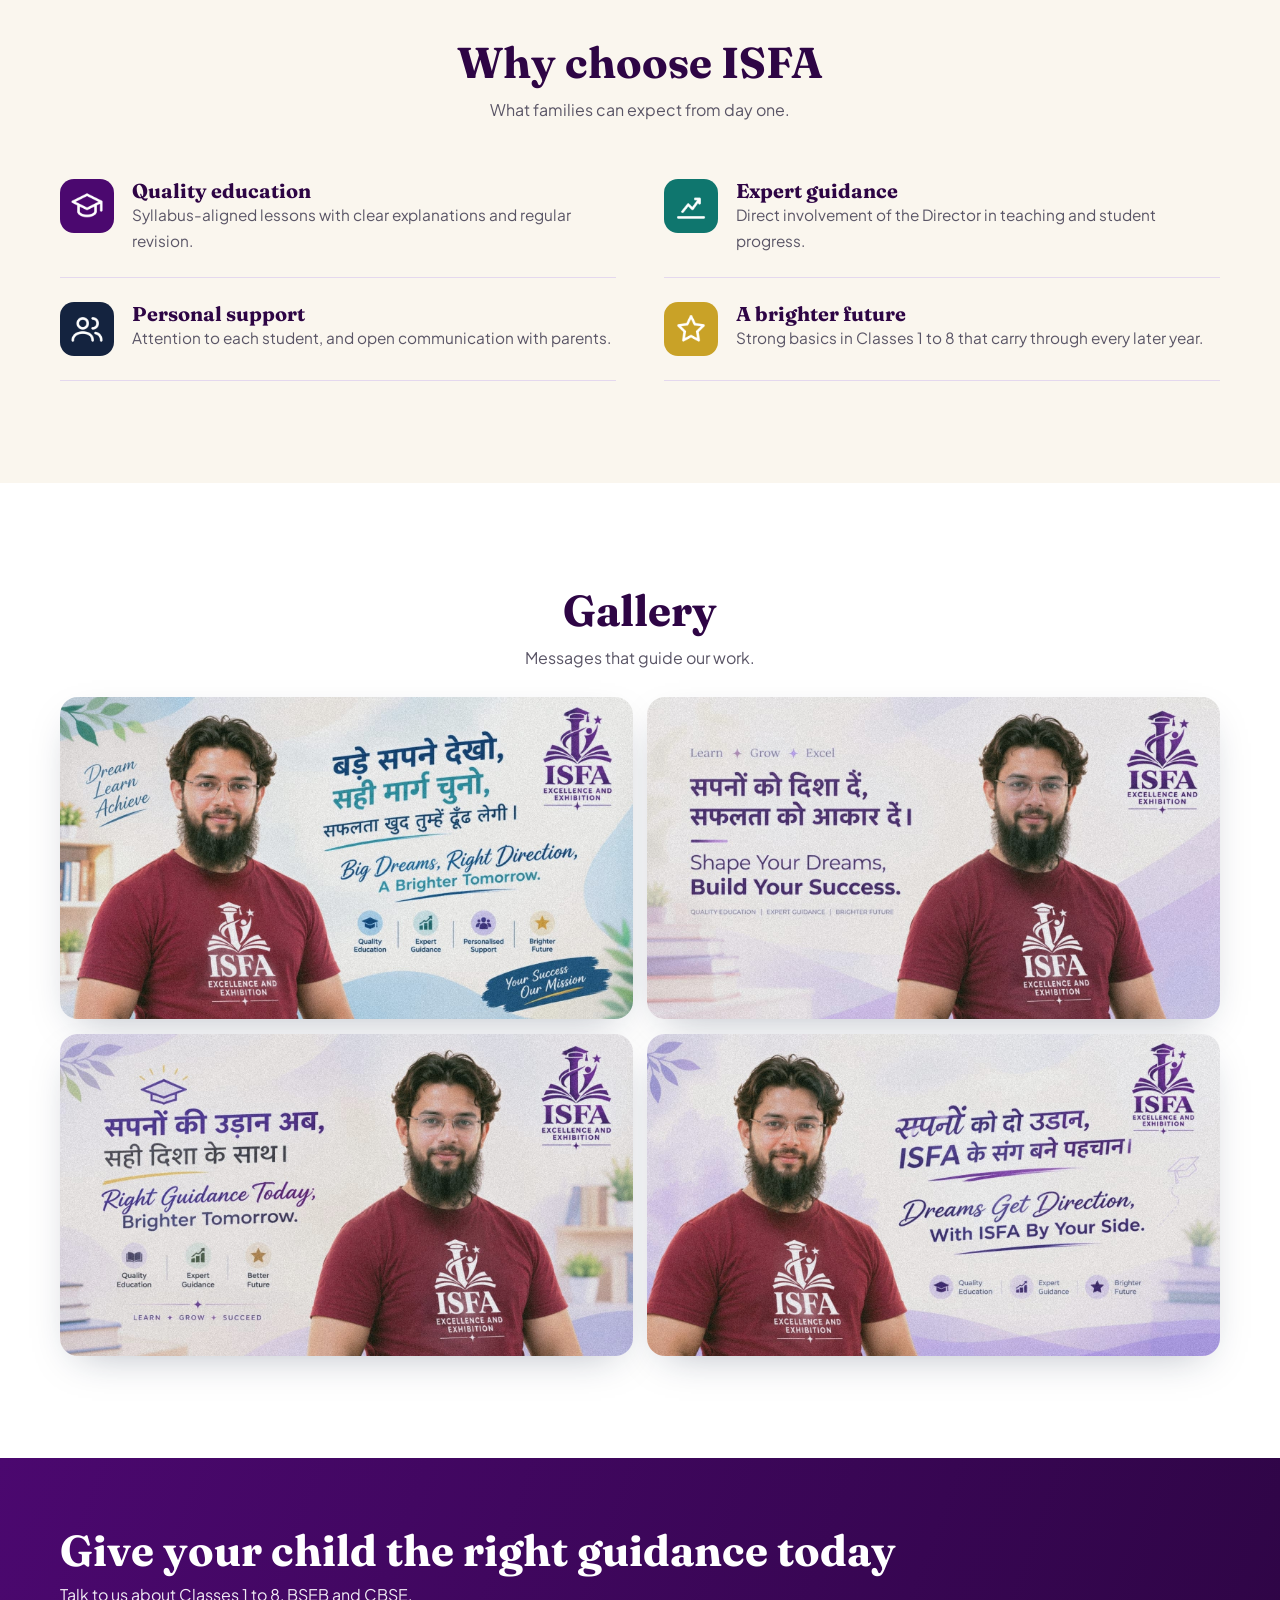
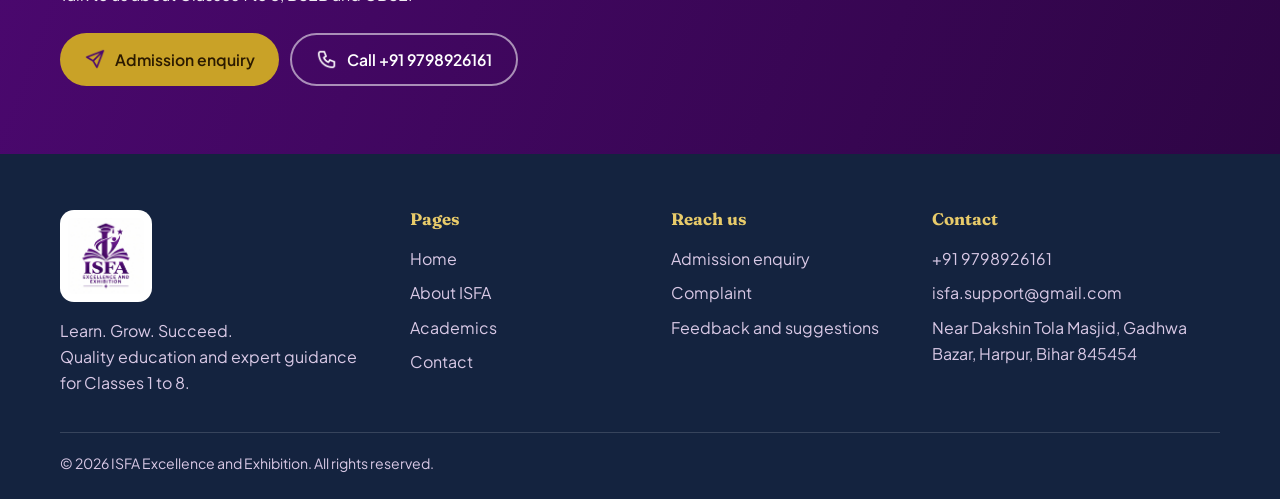
==== commit bad4761a: "Update about.html" ====
--- a/about.html
+++ b/about.html
@@ -5,7 +5,7 @@
 <meta name="viewport" content="width=device-width, initial-scale=1">
 <title>About ISFA | ISFA Excellence and Exhibition</title>
 <meta name="description" content="Learn about ISFA Excellence and Exhibition, our mission, values and our Director, Najibullah.">
-<meta name="theme-color" content="#4B086F">
+<meta property="og:type" content="website"><meta property="og:site_name" content="ISFA Excellence and Exhibition"><meta property="og:title" content="About ISFA | ISFA Excellence and Exhibition"><meta property="og:description" content="Inspired by a Legacy of Care. Dedicated to Your Child's Future. You and your child are warmly welcome to the ISFA family."><meta property="og:image" content="https://isfa-excellence.pages.dev/assets/og.jpg"><meta property="og:image:width" content="1200"><meta property="og:image:height" content="630"><meta name="twitter:card" content="summary_large_image"><meta name="theme-color" content="#4B086F">
 <link rel="icon" href="assets/logo.jpg">
 <link rel="preconnect" href="https://fonts.googleapis.com">
 <link rel="preconnect" href="https://fonts.gstatic.com" crossorigin>
@@ -24,7 +24,7 @@
 </header>
 <main>
 <section class="phero"><div class="wrap rv"><p class="crumb"><a href="index.html">Home</a> / About ISFA</p><h1>About ISFA</h1><p>Learn, Grow, Succeed. Know the people and the purpose behind ISFA.</p></div></section>
-<section id="story"><div class="wrap"><div class="two"><div class="rv"><h2>Education with respect and care</h2><p class="lead">ISFA Excellence and Exhibition is a coaching institute at Gadhwa Bazar, Bihar, for students of Classes 1 to 8 in BSEB and CBSE.</p><p class="lead">We believe a child does best when concepts are clear, practice is regular and someone is paying attention. That is the promise behind our three subjects: Mathematics, Science and English.</p><div class="vals"><span>Respect</span><span>Discipline</span><span>Honesty</span><span>Care</span></div></div><div class="logo-card rv"><img src="assets/logo.jpg" alt="ISFA Excellence and Exhibition logo" loading="lazy"></div></div></div></section>
+<section id="story"><div class="wrap"><div class="two"><div class="rv"><h2>Education with respect and care</h2><p class="lead">ISFA Excellence and Exhibition is a coaching institute at Gadhwa Bazar, Harpur, Bihar 845454, for students of Classes 1 to 8 in BSEB and CBSE.</p><p class="lead">We believe a child does best when concepts are clear, practice is regular and someone is paying attention. That is the promise behind our subjects: Mathematics, Science, English, CCA and Emerging Technologies &amp; Society.</p><div class="vals"><span>Respect</span><span>Discipline</span><span>Honesty</span><span>Care</span></div></div><div class="logo-card rv"><img src="assets/logo.jpg" alt="ISFA Excellence and Exhibition logo" loading="lazy"></div></div></div></section>
 <section class="legacy"><div class="wrap"><blockquote class="rv"><h2>Inspired by a Legacy of Care. Dedicated to Your Child’s Future.</h2><p>Founded in loving memory of a teacher who believed every student can shine, ISFA Excellence and Exhibition blends high-quality academics with the personal mentorship your child deserves.</p></blockquote></div></section>
 <section id="mission" class="alt"><div class="wrap"><div class="rv ctr"><h2>What drives us</h2></div><div class="mv"><article class="rv" style="--c:var(--p)"><i class="chip" style="--c:var(--p)"><img class="ico" src="assets/icons/target-w.png" alt="" width="28" height="28"></i><h3>Our mission</h3><p>To give every child quality education, expert guidance and personal support, so that learning becomes a habit and confidence follows.</p></article><article class="rv" style="--c:var(--t)"><i class="chip" style="--c:var(--t)"><img class="ico" src="assets/icons/star-w.png" alt="" width="28" height="28"></i><h3>Our vision</h3><p>A community where every student gets the right direction early and grows into a capable, confident adult.</p></article><article class="rv" style="--c:var(--co)"><i class="chip" style="--c:var(--co)"><img class="ico" src="assets/icons/heart-w.png" alt="" width="28" height="28"></i><h3>Our promise</h3><p>Honest teaching, patient support and open communication with every parent.</p></article></div></div></section>
 <section id="lgs"><div class="wrap"><div class="rv ctr"><h2>Learn. Grow. Succeed.</h2><p class="lead">Three words that shape everything we do.</p></div><div class="tri rv"><div style="--c:var(--bl)"><b>Learn</b><p>Strong basics and clear concepts in every subject.</p></div><div style="--c:var(--t)"><b>Grow</b><p>Confidence, discipline and good study habits built daily.</p></div><div style="--c:var(--co)"><b>Succeed</b><p>Better results in school and a brighter future ahead.</p></div></div></div></section>
@@ -41,7 +41,7 @@
 <div><img class="flogo" src="assets/logo.jpg" alt="ISFA logo"><p>Learn. Grow. Succeed.<br>Quality education and expert guidance for Classes 1 to 8.</p></div>
 <div><h3>Pages</h3><ul><li><a href="index.html">Home</a></li><li><a href="about.html">About ISFA</a></li><li><a href="academics.html">Academics</a></li><li><a href="contact.html">Contact</a></li></ul></div>
 <div><h3>Reach us</h3><ul><li><a href="contact.html?form=f1#connect">Admission enquiry</a></li><li><a href="contact.html?form=f2#connect">Complaint</a></li><li><a href="contact.html?form=f3#connect">Feedback and suggestions</a></li></ul></div>
-<div><h3>Contact</h3><ul><li><a href="tel:+919798926161">+91 9798926161</a></li><li><a href="mailto:isfa.support@gmail.com">isfa.support@gmail.com</a></li><li>Near Dakshin Tola Masjid, Gadhwa Bazar, Bihar</li></ul></div>
+<div><h3>Contact</h3><ul><li><a href="tel:+919798926161">+91 9798926161</a></li><li><a href="mailto:isfa.support@gmail.com">isfa.support@gmail.com</a></li><li>Near Dakshin Tola Masjid, Gadhwa Bazar, Harpur, Bihar 845454</li></ul></div>
 </div>
 <div class="copy">&copy; <span id="yr">2026</span> ISFA Excellence and Exhibition. All rights reserved.</div>
 </div></footer>
